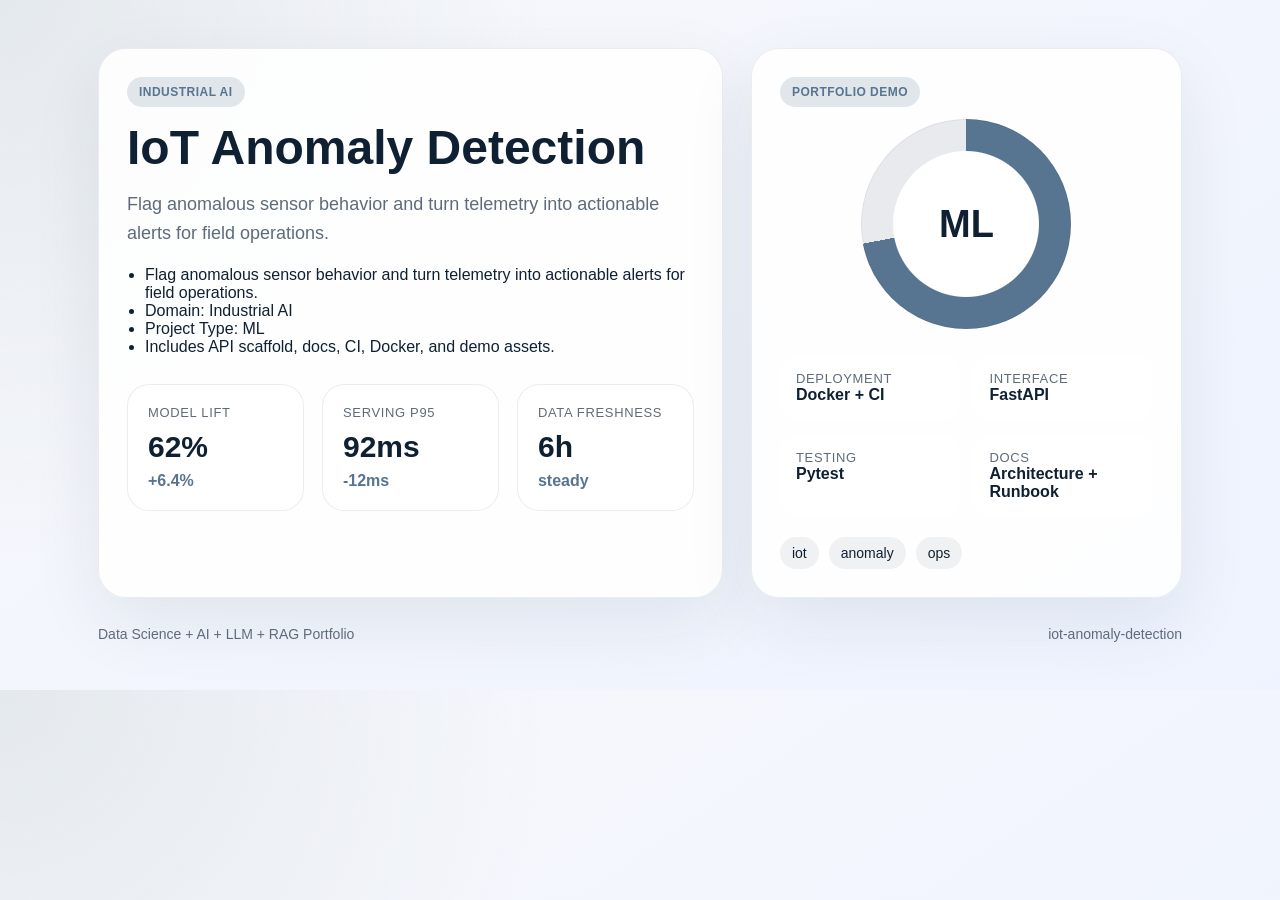
==== demo/index.html @ edba3a4a "Publish production-ready portfolio project" ====
<!doctype html>
        <html lang="en">
        <head>
          <meta charset="utf-8">
          <meta name="viewport" content="width=device-width, initial-scale=1">
          <title>IoT Anomaly Detection</title>
          <style>
            :root {
              --accent: #577590;
              --ink: #102033;
              --muted: #5f6b7a;
              --card: rgba(255,255,255,0.88);
              --bg-1: #f7f8fb;
              --bg-2: #eef3ff;
            }
            * { box-sizing: border-box; }
            body {
              margin: 0;
              font-family: "Avenir Next", "Segoe UI", sans-serif;
              color: var(--ink);
              background:
                radial-gradient(circle at top left, color-mix(in srgb, var(--accent) 16%, white), transparent 38%),
                linear-gradient(145deg, var(--bg-1), var(--bg-2));
            }
            main {
              max-width: 1180px;
              margin: 0 auto;
              padding: 48px;
            }
            .hero {
              display: grid;
              grid-template-columns: 1.45fr 1fr;
              gap: 28px;
              align-items: stretch;
            }
            .panel {
              background: var(--card);
              border: 1px solid rgba(16, 32, 51, 0.08);
              border-radius: 28px;
              padding: 28px;
              box-shadow: 0 24px 70px rgba(16, 32, 51, 0.08);
            }
            .eyebrow {
              display: inline-flex;
              padding: 8px 12px;
              border-radius: 999px;
              background: color-mix(in srgb, var(--accent) 18%, white);
              color: var(--accent);
              font-weight: 700;
              letter-spacing: 0.04em;
              text-transform: uppercase;
              font-size: 12px;
            }
            h1 {
              font-size: 48px;
              line-height: 1.03;
              margin: 16px 0 18px;
            }
            p {
              color: var(--muted);
              font-size: 18px;
              line-height: 1.6;
              margin: 0 0 18px;
            }
            ul {
              margin: 18px 0 0;
              padding-left: 18px;
              color: var(--ink);
            }
            .cards {
              display: grid;
              grid-template-columns: repeat(3, 1fr);
              gap: 18px;
              margin-top: 28px;
            }
            .card {
              background: white;
              border-radius: 22px;
              padding: 20px;
              border: 1px solid rgba(16, 32, 51, 0.08);
            }
            .card span, .meta span {
              display: block;
              color: var(--muted);
              font-size: 13px;
              text-transform: uppercase;
              letter-spacing: 0.05em;
            }
            .card strong {
              display: block;
              font-size: 30px;
              margin: 10px 0 8px;
            }
            .card em {
              color: var(--accent);
              font-style: normal;
              font-weight: 700;
            }
            .visual {
              min-height: 100%;
              display: flex;
              flex-direction: column;
              justify-content: space-between;
            }
            .ring {
              width: 210px;
              height: 210px;
              margin: 12px auto 26px;
              border-radius: 50%;
              background:
                radial-gradient(circle closest-side, white 69%, transparent 70%),
                conic-gradient(var(--accent) 0 72%, rgba(16, 32, 51, 0.09) 72% 100%);
              display: grid;
              place-items: center;
              box-shadow: inset 0 0 0 1px rgba(16, 32, 51, 0.05);
            }
            .ring strong {
              font-size: 38px;
            }
            .meta {
              display: grid;
              grid-template-columns: repeat(2, 1fr);
              gap: 14px;
            }
            .meta article {
              background: white;
              border-radius: 18px;
              padding: 16px;
            }
            .tag-list {
              display: flex;
              flex-wrap: wrap;
              gap: 10px;
              list-style: none;
              padding: 0;
              margin: 20px 0 0;
            }
            .tag-list li {
              padding: 8px 12px;
              border-radius: 999px;
              background: rgba(16, 32, 51, 0.06);
              font-size: 14px;
            }
            .footer {
              margin-top: 28px;
              display: flex;
              justify-content: space-between;
              color: var(--muted);
              font-size: 14px;
            }
          </style>
        </head>
        <body>
          <main>
            <section class="hero">
              <div class="panel">
                <span class="eyebrow">Industrial AI</span>
                <h1>IoT Anomaly Detection</h1>
                <p>Flag anomalous sensor behavior and turn telemetry into actionable alerts for field operations.</p>
                <ul>
                  <li>Flag anomalous sensor behavior and turn telemetry into actionable alerts for field operations.</li><li>Domain: Industrial AI</li><li>Project Type: ML</li><li>Includes API scaffold, docs, CI, Docker, and demo assets.</li>
                </ul>
                <div class="cards">
                  <article class='card'><span>Model Lift</span><strong>62%</strong><em>+6.4%</em></article>
<article class='card'><span>Serving P95</span><strong>92ms</strong><em>-12ms</em></article>
<article class='card'><span>Data Freshness</span><strong>6h</strong><em>steady</em></article>
                </div>
              </div>
              <div class="panel visual">
                <div>
                  <span class="eyebrow">Portfolio Demo</span>
                  <div class="ring"><strong>ML</strong></div>
                </div>
                <div class="meta">
                  <article><span>Deployment</span><strong>Docker + CI</strong></article>
                  <article><span>Interface</span><strong>FastAPI</strong></article>
                  <article><span>Testing</span><strong>Pytest</strong></article>
                  <article><span>Docs</span><strong>Architecture + Runbook</strong></article>
                </div>
                <ul class="tag-list"><li>iot</li><li>anomaly</li><li>ops</li></ul>
              </div>
            </section>
            <div class="footer">
              <span>Data Science + AI + LLM + RAG Portfolio</span>
              <span>iot-anomaly-detection</span>
            </div>
          </main>
        </body>
        </html>
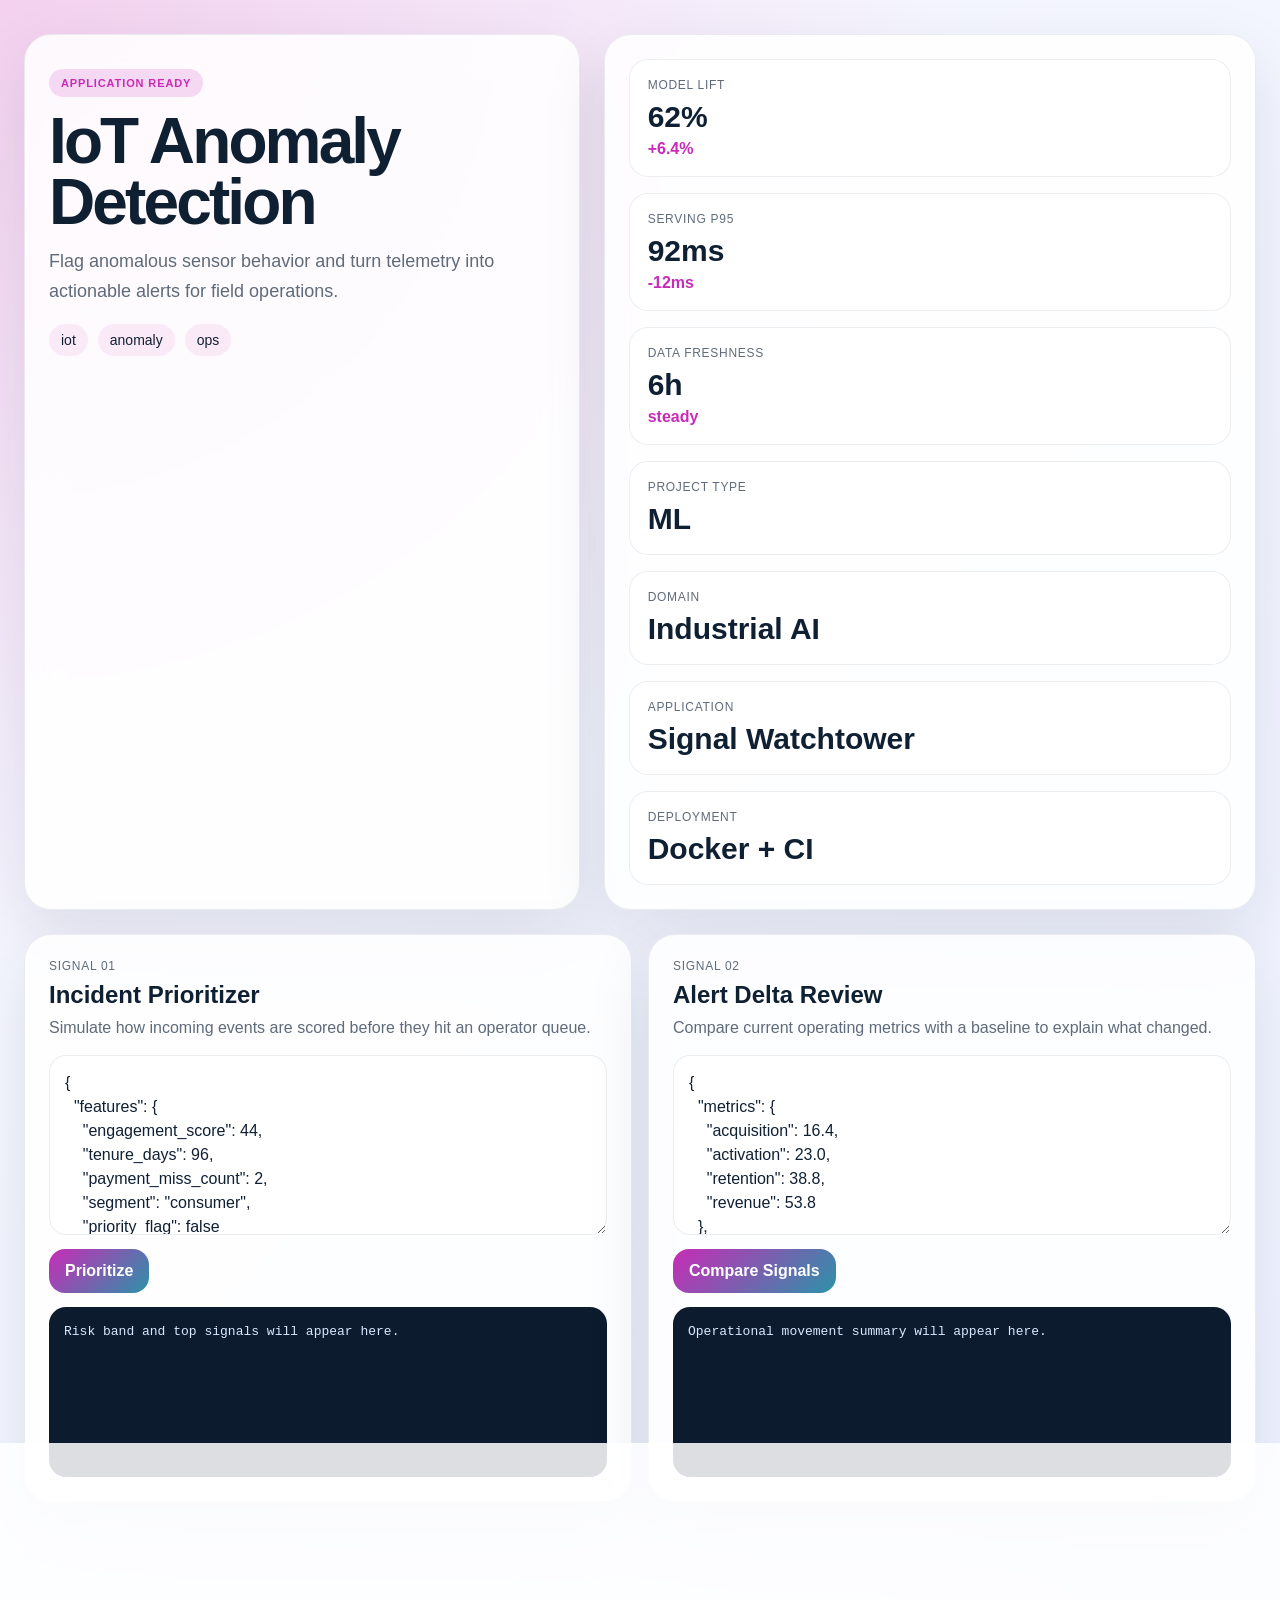
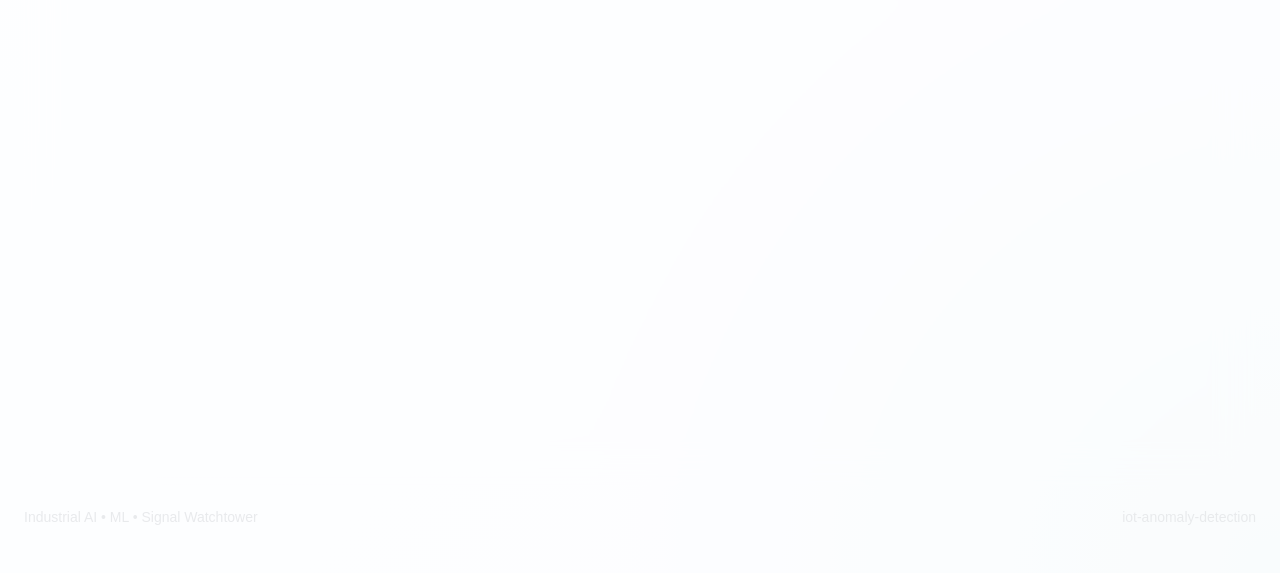
==== commit f219c201: "Publish production-ready portfolio project" ====
--- a/demo/index.html
+++ b/demo/index.html
@@ -5,186 +5,110 @@
           <meta charset="utf-8">
           <meta name="viewport" content="width=device-width, initial-scale=1">
           <title>IoT Anomaly Detection</title>
-          <style>
-            :root {
-              --accent: #577590;
-              --ink: #102033;
-              --muted: #5f6b7a;
-              --card: rgba(255,255,255,0.88);
-              --bg-1: #f7f8fb;
-              --bg-2: #eef3ff;
-            }
-            * { box-sizing: border-box; }
-            body {
-              margin: 0;
-              font-family: "Avenir Next", "Segoe UI", sans-serif;
-              color: var(--ink);
-              background:
-                radial-gradient(circle at top left, color-mix(in srgb, var(--accent) 16%, white), transparent 38%),
-                linear-gradient(145deg, var(--bg-1), var(--bg-2));
-            }
-            main {
-              max-width: 1180px;
-              margin: 0 auto;
-              padding: 48px;
-            }
-            .hero {
-              display: grid;
-              grid-template-columns: 1.45fr 1fr;
-              gap: 28px;
-              align-items: stretch;
-            }
-            .panel {
-              background: var(--card);
-              border: 1px solid rgba(16, 32, 51, 0.08);
-              border-radius: 28px;
-              padding: 28px;
-              box-shadow: 0 24px 70px rgba(16, 32, 51, 0.08);
-            }
-            .eyebrow {
-              display: inline-flex;
-              padding: 8px 12px;
-              border-radius: 999px;
-              background: color-mix(in srgb, var(--accent) 18%, white);
-              color: var(--accent);
-              font-weight: 700;
-              letter-spacing: 0.04em;
-              text-transform: uppercase;
-              font-size: 12px;
-            }
-            h1 {
-              font-size: 48px;
-              line-height: 1.03;
-              margin: 16px 0 18px;
-            }
-            p {
-              color: var(--muted);
-              font-size: 18px;
-              line-height: 1.6;
-              margin: 0 0 18px;
-            }
-            ul {
-              margin: 18px 0 0;
-              padding-left: 18px;
-              color: var(--ink);
-            }
-            .cards {
-              display: grid;
-              grid-template-columns: repeat(3, 1fr);
-              gap: 18px;
-              margin-top: 28px;
-            }
-            .card {
-              background: white;
-              border-radius: 22px;
-              padding: 20px;
-              border: 1px solid rgba(16, 32, 51, 0.08);
-            }
-            .card span, .meta span {
-              display: block;
-              color: var(--muted);
-              font-size: 13px;
-              text-transform: uppercase;
-              letter-spacing: 0.05em;
-            }
-            .card strong {
-              display: block;
-              font-size: 30px;
-              margin: 10px 0 8px;
-            }
-            .card em {
-              color: var(--accent);
-              font-style: normal;
-              font-weight: 700;
-            }
-            .visual {
-              min-height: 100%;
-              display: flex;
-              flex-direction: column;
-              justify-content: space-between;
-            }
-            .ring {
-              width: 210px;
-              height: 210px;
-              margin: 12px auto 26px;
-              border-radius: 50%;
-              background:
-                radial-gradient(circle closest-side, white 69%, transparent 70%),
-                conic-gradient(var(--accent) 0 72%, rgba(16, 32, 51, 0.09) 72% 100%);
-              display: grid;
-              place-items: center;
-              box-shadow: inset 0 0 0 1px rgba(16, 32, 51, 0.05);
-            }
-            .ring strong {
-              font-size: 38px;
-            }
-            .meta {
-              display: grid;
-              grid-template-columns: repeat(2, 1fr);
-              gap: 14px;
-            }
-            .meta article {
-              background: white;
-              border-radius: 18px;
-              padding: 16px;
-            }
-            .tag-list {
-              display: flex;
-              flex-wrap: wrap;
-              gap: 10px;
-              list-style: none;
-              padding: 0;
-              margin: 20px 0 0;
-            }
-            .tag-list li {
-              padding: 8px 12px;
-              border-radius: 999px;
-              background: rgba(16, 32, 51, 0.06);
-              font-size: 14px;
-            }
-            .footer {
-              margin-top: 28px;
-              display: flex;
-              justify-content: space-between;
-              color: var(--muted);
-              font-size: 14px;
-            }
-          </style>
+          <link rel="stylesheet" href="./styles.css">
         </head>
-        <body>
-          <main>
+        <body class="surface-aurora">
+          <div class="page layout-rail eyebrow-solid headline-compact modules-2 hero-align-left">
             <section class="hero">
-              <div class="panel">
-                <span class="eyebrow">Industrial AI</span>
-                <h1>IoT Anomaly Detection</h1>
-                <p>Flag anomalous sensor behavior and turn telemetry into actionable alerts for field operations.</p>
-                <ul>
-                  <li>Flag anomalous sensor behavior and turn telemetry into actionable alerts for field operations.</li><li>Domain: Industrial AI</li><li>Project Type: ML</li><li>Includes API scaffold, docs, CI, Docker, and demo assets.</li>
+              <div class="panel hero-copy">
+                <span class="eyebrow" data-health>Signal Watchtower</span>
+                <h1 id="project-title">IoT Anomaly Detection</h1>
+                <p id="project-summary" class="lead">Flag anomalous sensor behavior and turn telemetry into actionable alerts for field operations.</p>
+                <ul id="project-tags" class="tag-list">
+                  <li>iot</li><li>anomaly</li><li>ops</li>
                 </ul>
-                <div class="cards">
+              </div>
+              <div class="panel hero-side">
+                <div class="metric-grid">
                   <article class='card'><span>Model Lift</span><strong>62%</strong><em>+6.4%</em></article>
 <article class='card'><span>Serving P95</span><strong>92ms</strong><em>-12ms</em></article>
 <article class='card'><span>Data Freshness</span><strong>6h</strong><em>steady</em></article>
                 </div>
-              </div>
-              <div class="panel visual">
-                <div>
-                  <span class="eyebrow">Portfolio Demo</span>
-                  <div class="ring"><strong>ML</strong></div>
+                <div class="mini-grid">
+                  <article class='mini-card'><span>Project Type</span><strong>ML</strong></article><article class='mini-card'><span>Domain</span><strong>Industrial AI</strong></article><article class='mini-card'><span>Application</span><strong>Signal Watchtower</strong></article><article class='mini-card'><span>Deployment</span><strong>Docker + CI</strong></article>
                 </div>
-                <div class="meta">
-                  <article><span>Deployment</span><strong>Docker + CI</strong></article>
-                  <article><span>Interface</span><strong>FastAPI</strong></article>
-                  <article><span>Testing</span><strong>Pytest</strong></article>
-                  <article><span>Docs</span><strong>Architecture + Runbook</strong></article>
-                </div>
-                <ul class="tag-list"><li>iot</li><li>anomaly</li><li>ops</li></ul>
               </div>
             </section>
-            <div class="footer">
-              <span>Data Science + AI + LLM + RAG Portfolio</span>
+            <section class="app-grid">
+              <article class="panel module js-module span-normal">
+          <div class="module-header">
+            <span>Signal 01</span>
+            <h2>Incident Prioritizer</h2>
+            <p>Simulate how incoming events are scored before they hit an operator queue.</p>
+          </div>
+          <textarea class="js-input">{
+  &quot;features&quot;: {
+    &quot;engagement_score&quot;: 44,
+    &quot;tenure_days&quot;: 96,
+    &quot;payment_miss_count&quot;: 2,
+    &quot;segment&quot;: &quot;consumer&quot;,
+    &quot;priority_flag&quot;: false
+  }
+}</textarea>
+          <div class="button-row">
+            <button class="js-run" data-endpoint="/score" data-input-mode="json">Prioritize</button>
+          </div>
+          <pre class="js-output">Risk band and top signals will appear here.</pre>
+        </article>
+<article class="panel module js-module span-normal">
+          <div class="module-header">
+            <span>Signal 02</span>
+            <h2>Alert Delta Review</h2>
+            <p>Compare current operating metrics with a baseline to explain what changed.</p>
+          </div>
+          <textarea class="js-input">{
+  &quot;metrics&quot;: {
+    &quot;acquisition&quot;: 16.4,
+    &quot;activation&quot;: 23.0,
+    &quot;retention&quot;: 38.8,
+    &quot;revenue&quot;: 53.8
+  },
+  &quot;baseline&quot;: {
+    &quot;acquisition&quot;: 15.09,
+    &quot;activation&quot;: 21.16,
+    &quot;retention&quot;: 35.7,
+    &quot;revenue&quot;: 49.5
+  }
+}</textarea>
+          <div class="button-row">
+            <button class="js-run" data-endpoint="/analyze" data-input-mode="json">Compare Signals</button>
+          </div>
+          <pre class="js-output">Operational movement summary will appear here.</pre>
+        </article>
+<article class="panel module js-module span-wide">
+          <div class="module-header">
+            <span>Signal 03</span>
+            <h2>Triage Playbook</h2>
+            <p>Generate an action-oriented response plan for the next incident handling step.</p>
+          </div>
+          <textarea class="js-input">{
+  &quot;prompt&quot;: &quot;Recommend the next best action for IoT Anomaly Detection.&quot;,
+  &quot;features&quot;: {
+    &quot;engagement_score&quot;: 44,
+    &quot;tenure_days&quot;: 96,
+    &quot;payment_miss_count&quot;: 2,
+    &quot;segment&quot;: &quot;consumer&quot;,
+    &quot;priority_flag&quot;: false
+  },
+  &quot;metrics&quot;: {
+    &quot;acquisition&quot;: 16.4,
+    &quot;activation&quot;: 23.0,
+    &quot;retention&quot;: 38.8,
+    &quot;revenue&quot;: 53.8
+  }
+}</textarea>
+          <div class="button-row">
+            <button class="js-run" data-endpoint="/recommend" data-input-mode="json">Build Playbook</button>
+          </div>
+          <pre class="js-output">Suggested next actions and rationale will appear here.</pre>
+        </article>
+            </section>
+            <footer class="footer">
+              <span>Industrial AI • ML • Signal Watchtower</span>
               <span>iot-anomaly-detection</span>
-            </div>
-          </main>
+            </footer>
+          </div>
+          <script id="bootstrap-data" type="application/json">{"project": {"slug": "iot-anomaly-detection", "title": "IoT Anomaly Detection", "project_type": "ml", "domain": "Industrial AI", "summary": "Flag anomalous sensor behavior and turn telemetry into actionable alerts for field operations.", "tags": ["iot", "anomaly", "ops"]}, "app_archetype": "watchtower", "ui_profile": {"layout": "rail", "surface": "aurora", "font_stack": "\"Manrope\", \"Segoe UI\", sans-serif", "radius": 27, "shadow": 65, "eyebrow_style": "solid", "module_columns": 2, "hero_align": "left", "headline_mode": "compact"}, "app_modules": [{"label": "Signal 01", "title": "Incident Prioritizer", "description": "Simulate how incoming events are scored before they hit an operator queue.", "endpoint": "/score", "input_mode": "json", "cta": "Prioritize", "prefill": "{\n  \"features\": {\n    \"engagement_score\": 44,\n    \"tenure_days\": 96,\n    \"payment_miss_count\": 2,\n    \"segment\": \"consumer\",\n    \"priority_flag\": false\n  }\n}", "hint": "Risk band and top signals will appear here.", "span": "normal"}, {"label": "Signal 02", "title": "Alert Delta Review", "description": "Compare current operating metrics with a baseline to explain what changed.", "endpoint": "/analyze", "input_mode": "json", "cta": "Compare Signals", "prefill": "{\n  \"metrics\": {\n    \"acquisition\": 16.4,\n    \"activation\": 23.0,\n    \"retention\": 38.8,\n    \"revenue\": 53.8\n  },\n  \"baseline\": {\n    \"acquisition\": 15.09,\n    \"activation\": 21.16,\n    \"retention\": 35.7,\n    \"revenue\": 49.5\n  }\n}", "hint": "Operational movement summary will appear here.", "span": "normal"}, {"label": "Signal 03", "title": "Triage Playbook", "description": "Generate an action-oriented response plan for the next incident handling step.", "endpoint": "/recommend", "input_mode": "json", "cta": "Build Playbook", "prefill": "{\n  \"prompt\": \"Recommend the next best action for IoT Anomaly Detection.\",\n  \"features\": {\n    \"engagement_score\": 44,\n    \"tenure_days\": 96,\n    \"payment_miss_count\": 2,\n    \"segment\": \"consumer\",\n    \"priority_flag\": false\n  },\n  \"metrics\": {\n    \"acquisition\": 16.4,\n    \"activation\": 23.0,\n    \"retention\": 38.8,\n    \"revenue\": 53.8\n  }\n}", "hint": "Suggested next actions and rationale will appear here.", "span": "wide"}], "sample_features": {"engagement_score": 44, "tenure_days": 96, "payment_miss_count": 2, "segment": "consumer", "priority_flag": false}, "sample_metrics": {"acquisition": 16.4, "activation": 23.0, "retention": 38.8, "revenue": 53.8}, "knowledge_base": ["IoT Anomaly Detection is positioned as a Industrial AI starter that emphasizes fast iteration, clear documentation, and production-friendly interfaces.", "The primary value proposition is: Flag anomalous sensor behavior and turn telemetry into actionable alerts for field operations.", "Recommended operating model: ship a small API, add observability, validate outputs with stakeholder review, and monitor the top business KPI every week.", "Typical stakeholders include analytics, operations, product, and leadership teams working on iot, anomaly, ops."], "dashboard_metrics": [{"label": "Model Lift", "value": "62%", "delta": "+6.4%"}, {"label": "Serving P95", "value": "92ms", "delta": "-12ms"}, {"label": "Data Freshness", "value": "6h", "delta": "steady"}]}</script>
+          <script src="./app.js"></script>
         </body>
         </html>
--- a/demo/styles.css
+++ b/demo/styles.css
@@ -0,0 +1,348 @@
+
+:root {
+  --accent: #c82cb6;
+  --accent-2: #2c92a9;
+  --accent-soft: color-mix(in srgb, var(--accent) 18%, white);
+  --radius: 27px;
+  --shadow-size: 65px;
+  --font-stack: "Manrope", "Segoe UI", sans-serif;
+  --bg: #f4f7fb;
+  --card: rgba(255, 255, 255, 0.86);
+  --line: rgba(16, 32, 51, 0.08);
+  --ink: #102033;
+  --muted: #5f6b7a;
+  --output-bg: #0d1b2e;
+  --output-ink: #dae8ff;
+}
+* { box-sizing: border-box; }
+html, body { margin: 0; min-height: 100%; }
+body {
+  font-family: var(--font-stack);
+  color: var(--ink);
+  background: linear-gradient(145deg, #f8fbff, var(--bg));
+}
+body.surface-mist {
+  --bg: #eef4fb;
+  background:
+    radial-gradient(circle at top left, color-mix(in srgb, var(--accent) 18%, white), transparent 34%),
+    linear-gradient(145deg, #fbfdff, var(--bg));
+}
+body.surface-aurora {
+  --bg: #edf1ff;
+  background:
+    radial-gradient(circle at 0% 0%, color-mix(in srgb, var(--accent) 22%, white), transparent 38%),
+    radial-gradient(circle at 100% 100%, color-mix(in srgb, var(--accent-2) 20%, white), transparent 28%),
+    linear-gradient(135deg, #f7f8ff, var(--bg));
+}
+body.surface-sand {
+  --bg: #f5efe8;
+  --card: rgba(255, 251, 246, 0.9);
+  background:
+    linear-gradient(135deg, rgba(255,255,255,0.82), rgba(245, 239, 232, 0.98)),
+    radial-gradient(circle at top right, color-mix(in srgb, var(--accent) 16%, white), transparent 32%);
+}
+body.surface-slate {
+  --bg: #ecf0f7;
+  --card: rgba(248, 250, 255, 0.88);
+  background:
+    linear-gradient(160deg, #f7f9fc, var(--bg)),
+    radial-gradient(circle at bottom left, color-mix(in srgb, var(--accent-2) 16%, white), transparent 34%);
+}
+body.surface-paper {
+  --bg: #f8f8f4;
+  --card: rgba(255,255,255,0.93);
+  background:
+    linear-gradient(180deg, #fffefb, var(--bg));
+}
+body.surface-ink {
+  --bg: #0f1726;
+  --card: rgba(15, 23, 38, 0.88);
+  --line: rgba(226, 238, 255, 0.1);
+  --ink: #f5f8ff;
+  --muted: #b4c0cf;
+  --output-bg: rgba(255,255,255,0.06);
+  --output-ink: #f5f8ff;
+  background:
+    radial-gradient(circle at top left, color-mix(in srgb, var(--accent) 28%, transparent), transparent 42%),
+    linear-gradient(145deg, #09111d, var(--bg));
+}
+.page {
+  max-width: 1360px;
+  margin: 0 auto;
+  padding: 34px 24px 48px;
+  display: grid;
+  gap: 24px;
+}
+.panel {
+  background: var(--card);
+  border: 1px solid var(--line);
+  border-radius: var(--radius);
+  box-shadow: 0 24px var(--shadow-size) rgba(16, 32, 51, 0.1);
+  backdrop-filter: blur(18px);
+}
+.hero {
+  display: grid;
+  gap: 24px;
+}
+.hero-copy,
+.hero-side,
+.module {
+  padding: 24px;
+}
+.eyebrow {
+  display: inline-flex;
+  align-items: center;
+  gap: 8px;
+  padding: 8px 12px;
+  border-radius: 999px;
+  background: var(--accent-soft);
+  color: var(--accent);
+  text-transform: uppercase;
+  letter-spacing: 0.08em;
+  font-size: 11px;
+  font-weight: 800;
+}
+.page.eyebrow-outline .eyebrow {
+  background: transparent;
+  border: 1px solid color-mix(in srgb, var(--accent) 40%, white);
+}
+.page.eyebrow-soft .eyebrow {
+  background: color-mix(in srgb, var(--accent) 12%, white);
+  color: color-mix(in srgb, var(--accent) 82%, black);
+}
+h1 {
+  margin: 14px 0 12px;
+  font-size: clamp(2.2rem, 5vw, 4.4rem);
+  line-height: 0.96;
+  letter-spacing: -0.045em;
+}
+.page.headline-compact h1 { max-width: 10ch; }
+.page.headline-tall h1 { line-height: 1.03; font-size: clamp(2.4rem, 5vw, 4.8rem); }
+.lead {
+  margin: 0;
+  font-size: 18px;
+  line-height: 1.68;
+  color: var(--muted);
+  max-width: 62ch;
+}
+.tag-list {
+  list-style: none;
+  display: flex;
+  flex-wrap: wrap;
+  gap: 10px;
+  margin: 18px 0 0;
+  padding: 0;
+}
+.tag-list li {
+  padding: 8px 12px;
+  border-radius: 999px;
+  background: color-mix(in srgb, var(--accent) 10%, white);
+  color: var(--ink);
+  font-size: 14px;
+}
+.hero-side {
+  display: grid;
+  gap: 16px;
+}
+.metric-grid,
+.mini-grid,
+.app-grid {
+  display: grid;
+  gap: 16px;
+}
+.card,
+.mini-card {
+  background: color-mix(in srgb, var(--card) 92%, white);
+  border: 1px solid var(--line);
+  border-radius: calc(var(--radius) - 8px);
+  padding: 18px;
+}
+.card span,
+.mini-card span,
+.module-header span {
+  display: block;
+  color: var(--muted);
+  text-transform: uppercase;
+  letter-spacing: 0.06em;
+  font-size: 12px;
+}
+.card strong,
+.mini-card strong {
+  display: block;
+  margin-top: 8px;
+  font-size: 30px;
+}
+.card em {
+  display: inline-block;
+  margin-top: 6px;
+  font-style: normal;
+  color: var(--accent);
+  font-weight: 700;
+}
+.module {
+  display: grid;
+  gap: 14px;
+}
+.module-header h2 {
+  margin: 8px 0 6px;
+  font-size: 24px;
+}
+.module-header p {
+  margin: 0;
+  color: var(--muted);
+  line-height: 1.6;
+}
+textarea,
+button {
+  font: inherit;
+}
+textarea {
+  width: 100%;
+  min-height: 180px;
+  resize: vertical;
+  border: 1px solid var(--line);
+  border-radius: calc(var(--radius) - 10px);
+  padding: 15px;
+  background: rgba(255,255,255,0.82);
+  color: var(--ink);
+  line-height: 1.5;
+}
+body.surface-ink textarea {
+  background: rgba(255,255,255,0.05);
+}
+.module-input-text {
+  min-height: 110px;
+}
+.button-row {
+  display: flex;
+  flex-wrap: wrap;
+  gap: 10px;
+}
+button {
+  border: 0;
+  border-radius: 16px;
+  background: linear-gradient(135deg, var(--accent), var(--accent-2));
+  color: white;
+  padding: 13px 16px;
+  font-weight: 700;
+  cursor: pointer;
+}
+pre {
+  margin: 0;
+  white-space: pre-wrap;
+  word-break: break-word;
+  background: var(--output-bg);
+  color: var(--output-ink);
+  border-radius: calc(var(--radius) - 10px);
+  padding: 15px;
+  min-height: 170px;
+  line-height: 1.58;
+  font-size: 13px;
+  overflow: auto;
+}
+.footer {
+  display: flex;
+  justify-content: space-between;
+  color: var(--muted);
+  font-size: 14px;
+}
+.page.layout-horizon .hero {
+  grid-template-columns: 1.45fr 1fr;
+  align-items: stretch;
+}
+.page.layout-horizon.modules-2 .app-grid,
+.page.layout-horizon.modules-3 .app-grid {
+  grid-template-columns: repeat(3, minmax(0, 1fr));
+}
+.page.layout-rail .hero {
+  grid-template-columns: 0.92fr 1.08fr;
+}
+.page.layout-rail .hero-copy {
+  padding-top: 34px;
+}
+.page.layout-rail .app-grid {
+  grid-template-columns: repeat(2, minmax(0, 1fr));
+}
+.page.layout-folio .hero {
+  grid-template-columns: 1fr;
+}
+.page.layout-folio .hero-copy {
+  text-align: center;
+}
+.page.layout-folio .lead {
+  margin-inline: auto;
+}
+.page.layout-folio .tag-list {
+  justify-content: center;
+}
+.page.layout-folio .metric-grid {
+  grid-template-columns: repeat(3, minmax(0, 1fr));
+}
+.page.layout-folio .mini-grid {
+  grid-template-columns: repeat(4, minmax(0, 1fr));
+}
+.page.layout-folio .app-grid {
+  grid-template-columns: repeat(2, minmax(0, 1fr));
+}
+.page.layout-board .hero {
+  grid-template-columns: 1fr;
+}
+.page.layout-board .hero-side {
+  grid-template-columns: 1.2fr 0.8fr;
+  align-items: start;
+}
+.page.layout-board .metric-grid {
+  grid-template-columns: repeat(3, minmax(0, 1fr));
+}
+.page.layout-board .app-grid {
+  grid-template-columns: repeat(4, minmax(0, 1fr));
+}
+.page.layout-stack .hero {
+  grid-template-columns: 1fr;
+}
+.page.layout-stack .hero-side {
+  grid-template-columns: repeat(2, minmax(0, 1fr));
+}
+.page.layout-stack .app-grid {
+  grid-template-columns: repeat(3, minmax(0, 1fr));
+}
+.page.layout-console .hero {
+  grid-template-columns: 1.1fr 0.9fr;
+}
+.page.layout-console .panel,
+.page.layout-console .card,
+.page.layout-console .mini-card {
+  border-radius: 18px;
+}
+.page.modules-2 .app-grid {
+  grid-template-columns: repeat(2, minmax(0, 1fr));
+}
+.module.span-wide {
+  grid-column: span 2;
+}
+.hero-align-center .hero-copy {
+  text-align: center;
+}
+.hero-align-center .lead,
+.hero-align-center .tag-list {
+  margin-inline: auto;
+  justify-content: center;
+}
+@media (max-width: 1120px) {
+  .page.layout-horizon .hero,
+  .page.layout-rail .hero,
+  .page.layout-console .hero,
+  .page.layout-board .hero-side,
+  .page.layout-folio .mini-grid,
+  .page.layout-stack .hero-side,
+  .page.modules-2 .app-grid,
+  .page.layout-board .app-grid,
+  .page.layout-stack .app-grid,
+  .page.layout-horizon.modules-3 .app-grid,
+  .page.layout-folio .app-grid {
+    grid-template-columns: 1fr;
+  }
+  .module.span-wide {
+    grid-column: auto;
+  }
+}
